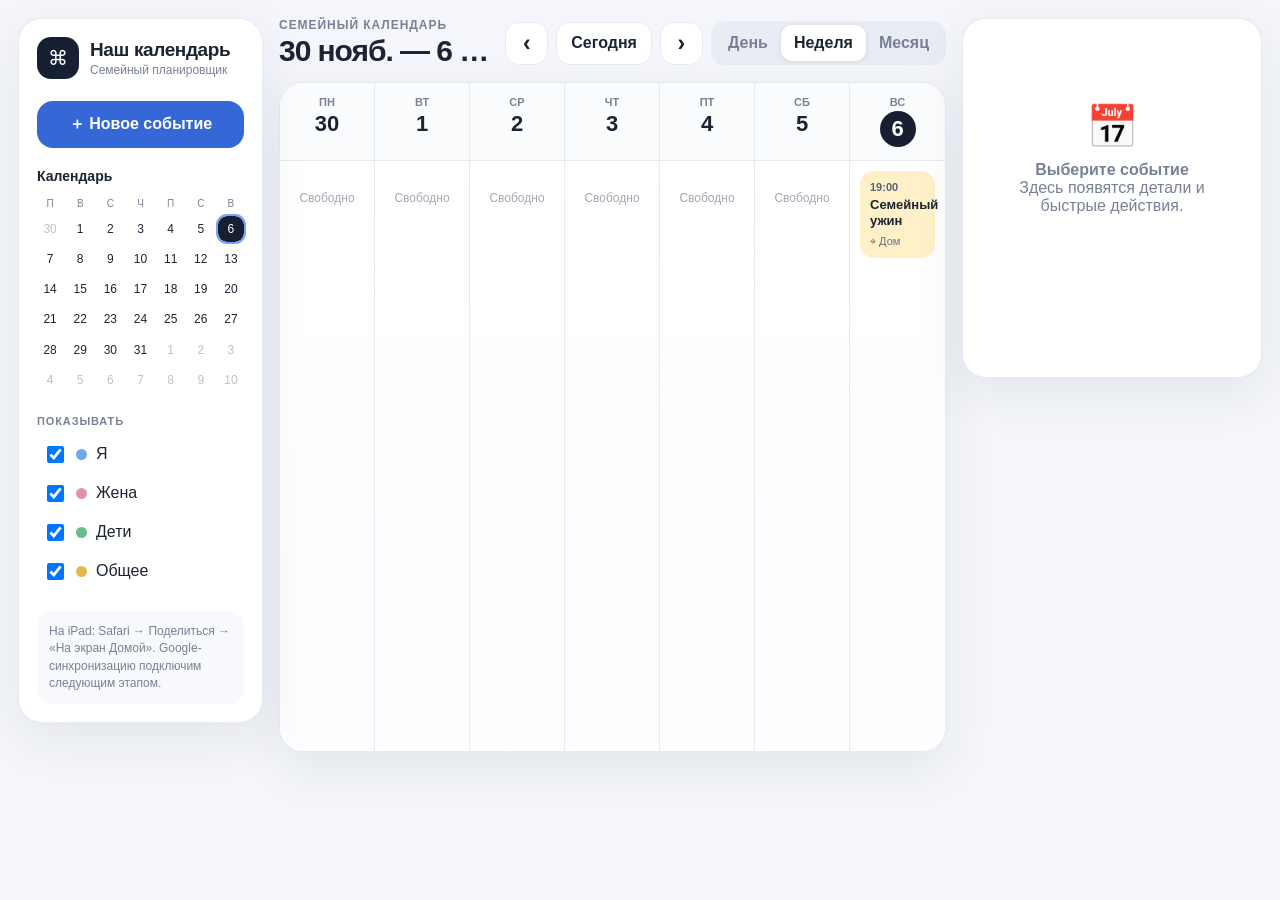
==== public/index.html @ 4d1e18fe "Add Cloudflare Pages asset public/index.html" ====
<!doctype html>
<html lang="ru">
<head>
  <meta charset="utf-8">
  <meta name="viewport" content="width=device-width,initial-scale=1,viewport-fit=cover">
  <meta name="theme-color" content="#f4f6fb">
  <meta name="apple-mobile-web-app-capable" content="yes">
  <meta name="apple-mobile-web-app-status-bar-style" content="default">
  <meta name="apple-mobile-web-app-title" content="Семья">
  <link rel="manifest" href="/manifest.json">
  <link rel="apple-touch-icon" href="/icon.svg">
  <link rel="stylesheet" href="/styles.css?v=5">
  <title>Семейный календарь</title>
</head>
<body>
<div class="shell">
  <div class="layout">
    <aside class="panel sidebar">
      <div class="brand">
        <div class="brand-icon">⌘</div>
        <div><h1>Наш календарь</h1><small>Семейный планировщик</small></div>
      </div>
      <button type="button" id="addBtn" class="new-event">＋ Новое событие</button>
      <div class="mini-title">Календарь</div>
      <div id="miniCalendar" class="mini-calendar"></div>
      <div class="section-label">Показывать</div>
      <div class="filters">
        <label class="filter"><input type="checkbox" data-filter="me" checked><span class="swatch me"></span><span>Я</span></label>
        <label class="filter"><input type="checkbox" data-filter="wife" checked><span class="swatch wife"></span><span>Жена</span></label>
        <label class="filter"><input type="checkbox" data-filter="kids" checked><span class="swatch kids"></span><span>Дети</span></label>
        <label class="filter"><input type="checkbox" data-filter="family" checked><span class="swatch family"></span><span>Общее</span></label>
      </div>
      <div class="install-note">На iPad: Safari → Поделиться → «На экран Домой». Google-синхронизацию подключим следующим этапом.</div>
    </aside>

    <main class="main">
      <div class="topbar">
        <div class="date-title"><div class="eyebrow">Семейный календарь</div><h2 id="periodTitle"></h2></div>
        <div class="top-actions">
          <button type="button" id="prevBtn" class="btn icon-btn">‹</button>
          <button type="button" id="todayBtn" class="btn">Сегодня</button>
          <button type="button" id="nextBtn" class="btn icon-btn">›</button>
          <div class="segmented">
            <button type="button" data-view="today">День</button>
            <button type="button" data-view="week">Неделя</button>
            <button type="button" data-view="month">Месяц</button>
          </div>
        </div>
      </div>
      <section id="calendar" class="panel calendar-panel"></section>
    </main>

    <aside id="detail" class="panel detail"></aside>
  </div>
</div>

<div id="modalBackdrop" class="modal-backdrop">
  <form id="eventForm" class="modal">
    <div class="modal-head">
      <div><div id="modalMode" class="small">Новое событие</div><h3 id="modalTitle">Добавить событие</h3></div>
      <button type="button" id="modalClose" class="close-btn">×</button>
    </div>
    <input type="hidden" id="eventId">
    <label class="field"><span>Для кого</span><select id="eventWho"><option value="🏠">🏠 Общее</option><option value="👨">👨 Я</option><option value="👩">👩 Жена</option><option value="👧">👧 Дети</option></select></label>
    <label class="field"><span>Название</span><input id="eventTitle" required placeholder="Например: школа, врач, тренировка"></label>
    <div class="two">
      <label class="field"><span>Начало</span><input id="eventStart" type="datetime-local" required></label>
      <label class="field"><span>Окончание</span><input id="eventEnd" type="datetime-local" required></label>
    </div>
    <label class="field"><span>Место</span><input id="eventLocation" placeholder="Необязательно"></label>
    <label class="field"><span>Описание</span><textarea id="eventDescription" rows="3" placeholder="Необязательно"></textarea></label>
    <div class="modal-actions">
      <button type="button" id="deleteInModal" class="btn danger-text" style="display:none">Удалить</button>
      <div class="spacer"></div>
      <button type="button" id="cancelModal" class="btn">Отмена</button>
      <button type="submit" class="btn primary">Сохранить</button>
    </div>
  </form>
</div>
<div id="toast" class="toast"></div>
<script src="/app.js?v=5"></script>
</body>
</html>
---- styles.css ----
:root{
  --bg:#f4f6fb;--surface:#ffffff;--surface2:#f8f9fc;--ink:#1c2434;--muted:#788195;
  --line:#e7eaf1;--shadow:0 16px 50px rgba(25,34,52,.08);--radius:24px;
  --me:#dcecff;--wife:#fde3ef;--kids:#dff4e6;--family:#fff0c8;--accent:#3667d6;--danger:#b42318
}
*{box-sizing:border-box}
html,body{margin:0;min-height:100%;background:var(--bg);color:var(--ink);font-family:-apple-system,BlinkMacSystemFont,"SF Pro Display","SF Pro Text","Segoe UI",sans-serif}
body{padding:env(safe-area-inset-top) env(safe-area-inset-right) env(safe-area-inset-bottom) env(safe-area-inset-left)}
button,input,select,textarea{font:inherit}
button{touch-action:manipulation}
.shell{min-height:100vh;padding:18px}
.layout{max-width:1500px;margin:0 auto;display:grid;grid-template-columns:245px minmax(0,1fr) 300px;gap:16px;align-items:start}
.panel{background:var(--surface);border:1px solid var(--line);border-radius:var(--radius);box-shadow:var(--shadow)}
.sidebar{padding:18px;position:sticky;top:18px}
.brand{display:flex;align-items:center;gap:11px;margin-bottom:22px}
.brand-icon{width:42px;height:42px;border-radius:14px;background:#172033;display:grid;place-items:center;color:#fff;font-size:20px}
.brand h1{font-size:19px;margin:0;letter-spacing:-.02em}
.brand small{display:block;color:var(--muted);font-size:12px;margin-top:2px}
.new-event{width:100%;border:0;border-radius:16px;background:var(--accent);color:#fff;padding:13px 14px;font-weight:700;cursor:pointer;margin-bottom:20px}
.mini-title{font-weight:750;font-size:14px;margin-bottom:11px}
.mini-calendar{display:grid;grid-template-columns:repeat(7,1fr);gap:4px;margin-bottom:22px}
.mini-calendar .dow{text-align:center;font-size:10px;color:var(--muted);padding:3px 0}
.mini-day{border:0;background:transparent;border-radius:9px;aspect-ratio:1;cursor:pointer;font-size:12px;color:var(--ink)}
.mini-day.other{color:#bcc1cb}
.mini-day.today{background:#172033;color:#fff}
.mini-day.selected{outline:2px solid #7da1f3}
.section-label{font-size:11px;color:var(--muted);text-transform:uppercase;letter-spacing:.08em;font-weight:750;margin:18px 0 8px}
.filter{display:flex;align-items:center;gap:9px;padding:8px 6px;border-radius:12px;cursor:pointer;user-select:none}
.filter:hover{background:var(--surface2)}
.filter input{width:17px;height:17px}
.swatch{width:11px;height:11px;border-radius:50%}
.swatch.me{background:#73a8e8}.swatch.wife{background:#e58eb3}.swatch.kids{background:#69bd89}.swatch.family{background:#e6b74c}
.install-note{font-size:12px;color:var(--muted);line-height:1.45;margin-top:20px;padding:12px;background:var(--surface2);border-radius:14px}

.main{min-width:0}
.topbar{display:flex;align-items:center;justify-content:space-between;gap:12px;margin-bottom:14px}
.date-title{min-width:0}
.date-title .eyebrow{font-size:12px;color:var(--muted);font-weight:700;text-transform:uppercase;letter-spacing:.08em}
.date-title h2{font-size:30px;margin:2px 0 0;letter-spacing:-.035em;white-space:nowrap;overflow:hidden;text-overflow:ellipsis}
.top-actions{display:flex;align-items:center;gap:8px}
.btn{border:1px solid var(--line);background:#fff;color:var(--ink);border-radius:14px;min-height:43px;padding:10px 14px;font-weight:680;cursor:pointer}
.btn.primary{background:#172033;color:#fff;border-color:#172033}
.icon-btn{width:43px;padding:0;font-size:23px}
.segmented{display:flex;background:#e9ecf3;padding:4px;border-radius:14px}
.segmented button{border:0;background:transparent;border-radius:11px;padding:9px 13px;color:var(--muted);font-weight:700;cursor:pointer}
.segmented button.active{background:#fff;color:var(--ink);box-shadow:0 1px 5px rgba(20,28,44,.1)}
.calendar-panel{overflow:hidden}
.week-head{display:grid;grid-template-columns:repeat(7,minmax(0,1fr));border-bottom:1px solid var(--line);background:#fbfcfe}
.week-day-head{padding:13px 10px;text-align:center;border-right:1px solid var(--line)}
.week-day-head:last-child{border-right:0}
.week-day-head .name{font-size:11px;color:var(--muted);text-transform:uppercase;font-weight:750}
.week-day-head .num{font-size:22px;font-weight:760;margin-top:3px}
.week-day-head.today .num{display:inline-grid;place-items:center;background:#172033;color:#fff;border-radius:50%;width:36px;height:36px}
.week-grid{display:grid;grid-template-columns:repeat(7,minmax(0,1fr));min-height:590px}
.day-col{padding:10px;border-right:1px solid var(--line);background:linear-gradient(#fff,#fdfdff);min-width:0}
.day-col:last-child{border-right:0}
.day-col.dragover{background:#f1f5ff}
.day-col-empty{font-size:12px;color:#a1a8b5;text-align:center;padding:20px 4px}
.event-card{width:100%;border:0;border-radius:14px;padding:10px;margin-bottom:8px;text-align:left;cursor:pointer;color:var(--ink)}
.event-card.me{background:var(--me)}.event-card.wife{background:var(--wife)}.event-card.kids{background:var(--kids)}.event-card.family{background:var(--family)}
.event-card .time{font-size:11px;font-weight:780;color:#596274;margin-bottom:4px}
.event-card .title{font-size:13px;font-weight:730;line-height:1.25}
.event-card .place{font-size:11px;color:#697284;margin-top:5px;white-space:nowrap;overflow:hidden;text-overflow:ellipsis}
.today-list{padding:14px;display:grid;gap:10px}
.today-row{border:1px solid var(--line);border-radius:18px;padding:14px;display:grid;grid-template-columns:95px minmax(0,1fr) auto;gap:12px;align-items:center;cursor:pointer}
.today-row.me{background:linear-gradient(90deg,var(--me),#fff 58%)}.today-row.wife{background:linear-gradient(90deg,var(--wife),#fff 58%)}.today-row.kids{background:linear-gradient(90deg,var(--kids),#fff 58%)}.today-row.family{background:linear-gradient(90deg,var(--family),#fff 58%)}
.today-row .time{font-weight:720;color:#667084;font-size:13px}.today-row .title{font-weight:760;font-size:18px}.today-row .meta{font-size:12px;color:var(--muted);margin-top:4px}.today-row .chev{font-size:26px;color:#9aa2b0}
.month-grid{display:grid;grid-template-columns:repeat(7,minmax(0,1fr))}
.month-dow{padding:10px;text-align:center;font-size:11px;color:var(--muted);font-weight:750;border-bottom:1px solid var(--line);background:#fbfcfe}
.month-cell{min-height:126px;border-right:1px solid var(--line);border-bottom:1px solid var(--line);padding:8px;overflow:hidden;cursor:pointer}
.month-cell:nth-child(7n){border-right:0}
.month-cell.other{background:#fafbfc;color:#b2b7c0}
.month-num{font-size:13px;font-weight:730;margin-bottom:5px}
.month-num.today{display:inline-grid;place-items:center;width:26px;height:26px;border-radius:50%;background:#172033;color:white}
.month-event{font-size:10px;font-weight:700;padding:5px 6px;border-radius:8px;margin-top:4px;white-space:nowrap;overflow:hidden;text-overflow:ellipsis}
.month-event.me{background:var(--me)}.month-event.wife{background:var(--wife)}.month-event.kids{background:var(--kids)}.month-event.family{background:var(--family)}
.empty-state{padding:60px 20px;text-align:center;color:var(--muted)}
.empty-state strong{display:block;color:var(--ink);font-size:20px;margin-bottom:5px}

.detail{padding:18px;position:sticky;top:18px;min-height:360px}
.detail-empty{color:var(--muted);text-align:center;padding:65px 10px}
.detail-empty .big{font-size:42px;margin-bottom:10px}
.detail .tag{display:inline-flex;padding:6px 9px;border-radius:999px;font-size:12px;font-weight:720;margin-bottom:12px}
.detail .tag.me{background:var(--me)}.detail .tag.wife{background:var(--wife)}.detail .tag.kids{background:var(--kids)}.detail .tag.family{background:var(--family)}
.detail h3{font-size:24px;margin:0 0 16px;letter-spacing:-.03em}
.detail-line{display:flex;gap:10px;margin:13px 0;color:#515b6e;font-size:14px;line-height:1.4}
.detail-line .ico{width:22px;text-align:center}
.detail-actions{display:flex;gap:8px;margin-top:20px}
.detail-actions .btn{flex:1}

.modal-backdrop{position:fixed;inset:0;background:rgba(18,25,39,.42);backdrop-filter:blur(5px);display:none;z-index:100;padding:18px}
.modal-backdrop.open{display:grid;place-items:center}
.modal{width:min(620px,100%);max-height:calc(100vh - 36px);overflow:auto;background:#fff;border-radius:26px;box-shadow:0 35px 110px rgba(12,18,30,.3);padding:22px}
.modal-head{display:flex;align-items:flex-start;justify-content:space-between;gap:10px;margin-bottom:16px}
.modal-head .small{font-size:11px;color:var(--muted);font-weight:750;letter-spacing:.08em;text-transform:uppercase}
.modal-head h3{margin:3px 0 0;font-size:26px}
.close-btn{border:1px solid var(--line);background:#fff;width:42px;height:42px;border-radius:13px;font-size:24px;cursor:pointer}
.field{display:grid;gap:6px;margin-bottom:13px}
.field span{font-size:12px;color:var(--muted);font-weight:700}
.field input,.field select,.field textarea{border:1px solid var(--line);border-radius:14px;padding:12px 13px;background:#fff;color:var(--ink);width:100%}
.field textarea{resize:vertical}
.two{display:grid;grid-template-columns:1fr 1fr;gap:10px}
.modal-actions{display:flex;gap:9px;align-items:center;margin-top:18px}
.modal-actions .spacer{flex:1}
.danger-text{color:var(--danger)}
.toast{position:fixed;left:50%;bottom:30px;transform:translateX(-50%);background:#172033;color:#fff;padding:10px 14px;border-radius:12px;font-size:13px;opacity:0;pointer-events:none;transition:.2s;z-index:200}
.toast.show{opacity:1}
@media(max-width:1180px){.layout{grid-template-columns:220px minmax(0,1fr)}.detail{display:none}}
@media(max-width:820px){.shell{padding:10px}.layout{display:block}.sidebar{position:static;margin-bottom:12px}.sidebar .mini-calendar,.sidebar .mini-title,.sidebar .section-label,.sidebar .filters,.sidebar .install-note{display:none}.brand{margin-bottom:12px}.main{width:100%}.topbar{align-items:flex-start;flex-direction:column}.top-actions{width:100%;flex-wrap:wrap}.segmented{order:3;width:100%}.segmented button{flex:1}.week-grid{overflow-x:auto;grid-template-columns:repeat(7,150px)}.week-head{overflow-x:auto;grid-template-columns:repeat(7,150px)}.two{grid-template-columns:1fr}.month-cell{min-height:95px}.date-title h2{font-size:25px}}
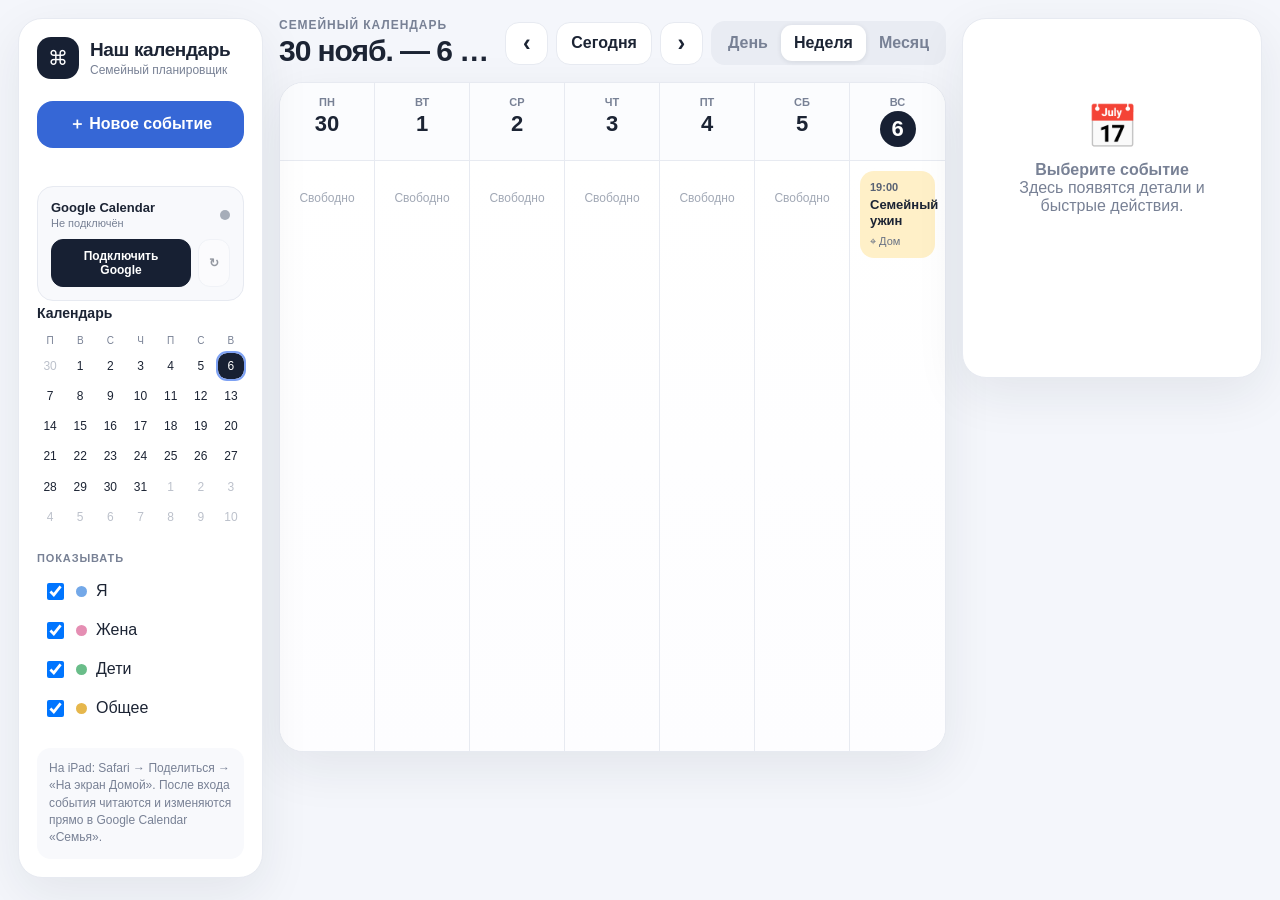
==== commit 42b1a47a: "Connect family calendar UI to Google Calendar" ====
--- a/public/index.html
+++ b/public/index.html
@@ -9,7 +9,7 @@
   <meta name="apple-mobile-web-app-title" content="Семья">
   <link rel="manifest" href="/manifest.json">
   <link rel="apple-touch-icon" href="/icon.svg">
-  <link rel="stylesheet" href="/styles.css?v=5">
+  <link rel="stylesheet" href="/styles.css?v=6">
   <title>Семейный календарь</title>
 </head>
 <body>
@@ -21,6 +21,16 @@
         <div><h1>Наш календарь</h1><small>Семейный планировщик</small></div>
       </div>
       <button type="button" id="addBtn" class="new-event">＋ Новое событие</button>
+      <div class="google-card">
+        <div class="google-row">
+          <div><div class="google-title">Google Calendar</div><span id="googleStatus" class="google-status">Не подключён</span></div>
+          <span id="googleDot" class="google-dot"></span>
+        </div>
+        <div class="google-actions">
+          <button type="button" id="googleBtn" class="google-btn google-primary">Подключить Google</button>
+          <button type="button" id="syncBtn" class="google-btn" disabled>↻</button>
+        </div>
+      </div>
       <div class="mini-title">Календарь</div>
       <div id="miniCalendar" class="mini-calendar"></div>
       <div class="section-label">Показывать</div>
@@ -30,7 +40,7 @@
         <label class="filter"><input type="checkbox" data-filter="kids" checked><span class="swatch kids"></span><span>Дети</span></label>
         <label class="filter"><input type="checkbox" data-filter="family" checked><span class="swatch family"></span><span>Общее</span></label>
       </div>
-      <div class="install-note">На iPad: Safari → Поделиться → «На экран Домой». Google-синхронизацию подключим следующим этапом.</div>
+      <div class="install-note">На iPad: Safari → Поделиться → «На экран Домой». После входа события читаются и изменяются прямо в Google Calendar «Семья».</div>
     </aside>
 
     <main class="main">
@@ -78,6 +88,8 @@
   </form>
 </div>
 <div id="toast" class="toast"></div>
-<script src="/app.js?v=5"></script>
+<script src="https://accounts.google.com/gsi/client" async defer></script>
+<script src="/config.js?v=6"></script>
+<script src="/app.js?v=6"></script>
 </body>
 </html>
--- a/styles.css
+++ b/styles.css
@@ -108,3 +108,13 @@
 .toast.show{opacity:1}
 @media(max-width:1180px){.layout{grid-template-columns:220px minmax(0,1fr)}.detail{display:none}}
 @media(max-width:820px){.shell{padding:10px}.layout{display:block}.sidebar{position:static;margin-bottom:12px}.sidebar .mini-calendar,.sidebar .mini-title,.sidebar .section-label,.sidebar .filters,.sidebar .install-note{display:none}.brand{margin-bottom:12px}.main{width:100%}.topbar{align-items:flex-start;flex-direction:column}.top-actions{width:100%;flex-wrap:wrap}.segmented{order:3;width:100%}.segmented button{flex:1}.week-grid{overflow-x:auto;grid-template-columns:repeat(7,150px)}.week-head{overflow-x:auto;grid-template-columns:repeat(7,150px)}.two{grid-template-columns:1fr}.month-cell{min-height:95px}.date-title h2{font-size:25px}}
+
+.google-card{margin:18px 0 4px;padding:13px;background:var(--surface2);border:1px solid var(--line);border-radius:16px}
+.google-row{display:flex;align-items:center;justify-content:space-between;gap:10px;margin-bottom:10px}
+.google-title{font-size:13px;font-weight:760}.google-status{display:block;font-size:11px;color:var(--muted);margin-top:2px}
+.google-dot{width:10px;height:10px;border-radius:50%;background:#a6adb9;flex:0 0 auto}.google-dot.online{background:#22a06b;box-shadow:0 0 0 4px rgba(34,160,107,.12)}
+.google-actions{display:grid;grid-template-columns:1fr auto;gap:7px}
+.google-btn{border:1px solid var(--line);background:#fff;color:var(--ink);border-radius:12px;padding:9px 10px;font-size:12px;font-weight:720;cursor:pointer}
+.google-btn:disabled{opacity:.45;cursor:default}
+.google-btn.google-primary{background:#172033;color:#fff;border-color:#172033}
+@media(max-width:820px){.google-card{margin:10px 0}.sidebar .google-card{display:block}.google-actions{grid-template-columns:1fr 1fr}}
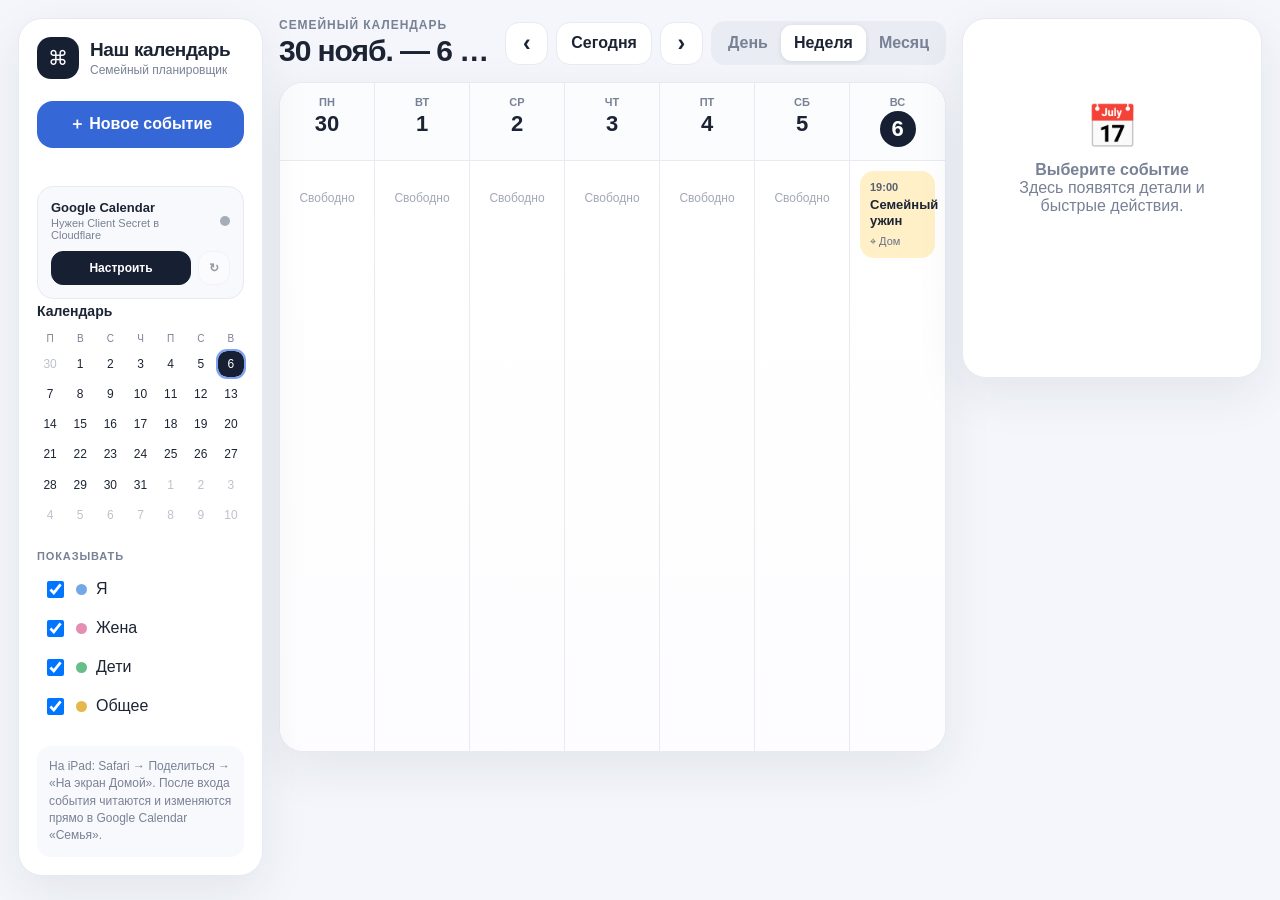
==== commit 652daa8c: "Switch Google auth to iOS-safe redirect flow" ====
--- a/public/index.html
+++ b/public/index.html
@@ -9,7 +9,7 @@
   <meta name="apple-mobile-web-app-title" content="Семья">
   <link rel="manifest" href="/manifest.json">
   <link rel="apple-touch-icon" href="/icon.svg">
-  <link rel="stylesheet" href="/styles.css?v=6">
+  <link rel="stylesheet" href="/styles.css?v=7">
   <title>Семейный календарь</title>
 </head>
 <body>
